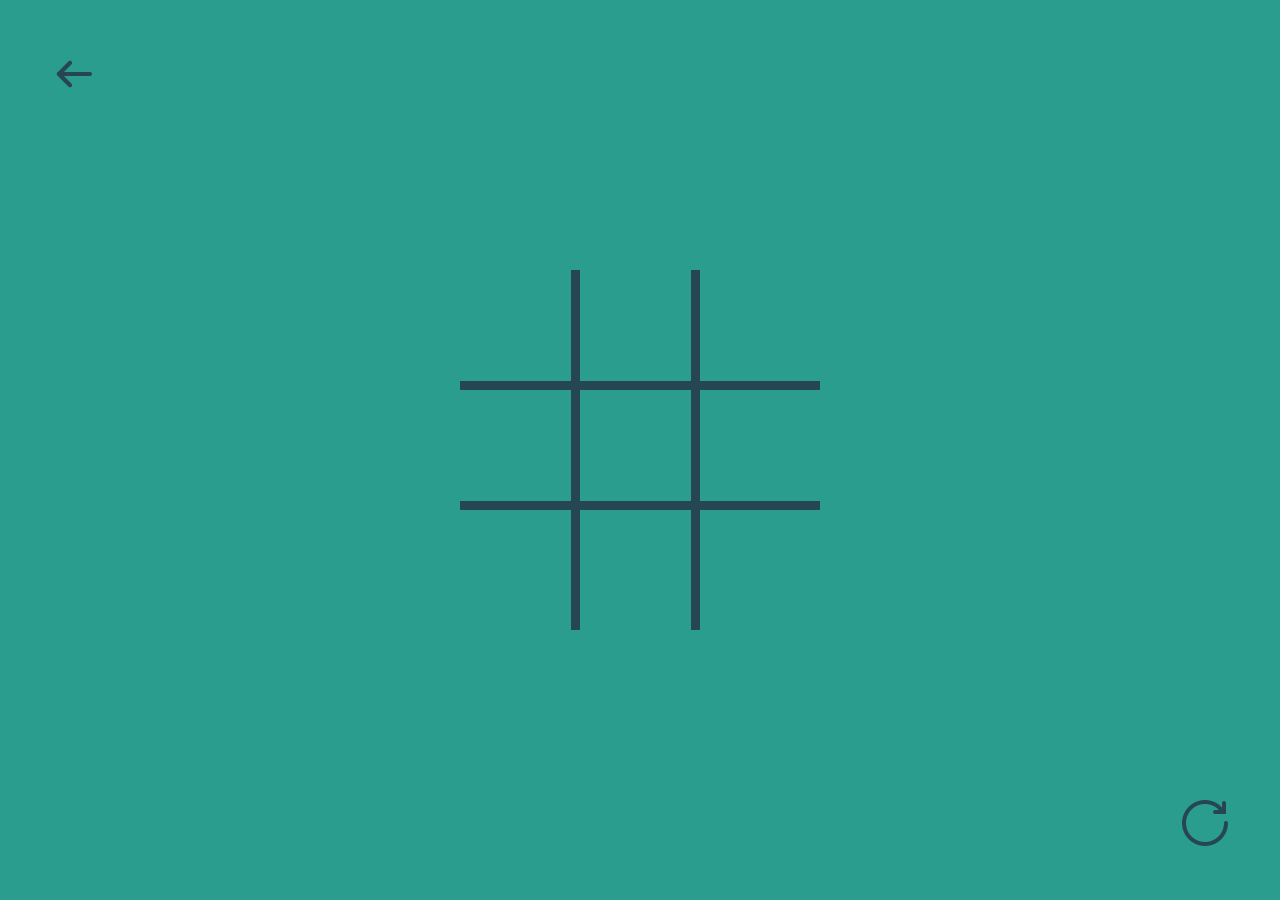
==== game.html @ db50db76 "updates" ====
<!DOCTYPE html>
<html lang="pt-BR">

<head>
    <meta charset="UTF-8">
    <meta http-equiv="X-UA-Compatible" content="IE=edge">
    <!-- CSS -->
    <link rel="stylesheet" href="./assets/css/main.css">
    <link rel="stylesheet" href="./assets/css/game.css">
    <!-- JS -->
    <script defer src="./assets/js/game.js"></script>
    <script defer src="./assets/js/interface.js"></script>
    <!-- Google Fonts -->
    <link rel="preconnect" href="https://fonts.googleapis.com">
    <link rel="preconnect" href="https://fonts.gstatic.com" crossorigin>
    <link href="https://fonts.googleapis.com/css2?family=Permanent+Marker&family=Roboto&display=swap" rel="stylesheet">
    <!-- Favicon -->
    <link rel="icon" href="./assets/img/icons8-tic-tac-toe-40.png">
    <!-- Page title -->
    <title>Jogo da Velha</title>
</head>

<body>
    <div id="cointainer">

        <div id="back">
            <a href="./index.html"><img src="./assets/img/icons8-left-48.png" alt="Recomeçar novamente" title="Recomeçar novamente"></a>
        </div>

        <main class="board x">
            <div id="0" class="cell"></div>
            <div id="1" class="cell"></div>
            <div id="2" class="cell"></div>
            <div id="3" class="cell"></div>
            <div id="4" class="cell"></div>
            <div id="5" class="cell"></div>
            <div id="6" class="cell"></div>
            <div id="7" class="cell"></div>
            <div id="8" class="cell"></div>
        </main>

        <div id="reset">
            <a><img src="./assets/img/icons8-reset-50.png" alt="Recomeçar novamente" title="Recomeçar novamente"></a>
        </div>
    </div>
</body>

</html>
---- assets/css/main.css ----
* {
    margin: 0;
    padding: 0;
    box-sizing: border-box;
}

:root {
    font-size: 62.5%;
    --hover: #56b2a7;
    --dark-green: #264653;
    --green: #2a9d8f;
    --white: #f8f9fa;
    --cell-size: 12rem;
    --symbol-size: calc(var(--cell-size) * 0.9);
}

body {
    display: flex;
    background: var(--green);
    width: 100vw;
    height: 100vh;
    align-items: center;
    justify-content: center;
}

.content {
    position: relative;
    display: flex;
    flex-direction: column;
    justify-content: center;
    align-items: center;
    width: 100%;
}

#title {
    color: var(--white);
    font-family: 'Permanent Marker', cursive;
    font-size: 8rem;
    font-weight: 700;
}

header {
    display: flex;
    margin: 3rem 0 7rem 0;
}

button {
    appearance: none;
    border: none;
    cursor: pointer;
}

#play {
    position: absolute;
    height: 4.5rem;
    width: 12rem;
    cursor: pointer;
    color: var(--white);
    border: .4rem solid var(--hover);
    background: var(--dark-green);
    font: 700 2rem 'Roboto', sans;
    transition: ease-in-out;
    transform: translateY(190%);
    transition: filter .2s;
    transition: .2s ease-in
}

#play:hover {
    height: 4.7rem;
    width: 12.8rem;
    transition: ease-in-out;
    filter: brightness(1.2);
}
---- assets/css/game.css ----
/* reset button */

#reset {
    position: absolute;
    right: 5rem;
    bottom: 5rem;
}

#back {
    position: absolute;
    left: 5rem;
    top: 5rem;
}

#container {
    display: flex;
    justify-content: center;
    align-items: center;
    position: relative;
}

a {
    cursor: pointer;
}

.board {
    display: grid;
    grid-template-columns: repeat(3, auto);
    justify-content: center;
}

.cell {
    position: relative;
    display: flex;
    height: var(--cell-size);
    width: var(--cell-size);
    border: .9rem solid var(--dark-green);
    font: 400 var(--symbol-size) 'Roboto', sans-serif;
    color: var(--white);
    justify-content: center;
    align-items: center;
    cursor: pointer;
}

.cell:nth-child(-n + 9) {
    border-top: none;
    border-left: none;
}

.cell:nth-child(n + 7) {
    border-bottom: none;
}

.cell:nth-child(3n +3) {
    border-right: none;
}

.cell.x::after,
.cell.x::before,
.cell.o::before,
.cell.o::after {
    background-color: var(--white);
}

.board.o .cell:not(.x):not(.o):hover::before,
.board.x .cell:not(.x):not(.o):hover::before,
.board.x .cell:not(.x):not(.o):hover::after {
    background-color: var(--hover);
}

.board.x .cell:not(.x):not(.o):hover::before,
.board.x .cell:not(.x):not(.o):hover::after,
.cell.x::after,
.cell.x::before {
    position: absolute;
    content: "";
    width: calc(var(--symbol-size) * 0.2);
    height: var(--symbol-size);
}

.board.x .cell:not(.x):not(.o):hover::before,
.cell.x::after {
    transform: rotate(45deg);
}

.board.x .cell:not(.x):not(.o):hover::after,
.cell.x::before {
    transform: rotate(-45deg);
}

.board.o .cell:not(.x):not(.o):hover::before,
.board.o .cell:not(.x):not(.o):hover::after,
.cell.o::after,
.cell.o::before {
    position: absolute;
    content: "";
    width: var(--symbol-size);
    height: var(--symbol-size);
    border-radius: 50%;
}

.board.o .cell:not(.x):not(.o):hover::before,
.cell.o::before {
    width: calc(var(--symbol-size) * 0.9);
    height: calc(var(--symbol-size) * 0.9);
}

.board.o .cell:not(.x):not(.o):hover::after,
.cell.o::after {
    width: calc(var(--symbol-size) * 0.5);
    height: calc(var(--symbol-size) * 0.5);
    background-color: var(--green);
}

.cell.x,
.cell.o {
    cursor: not-allowed;
}
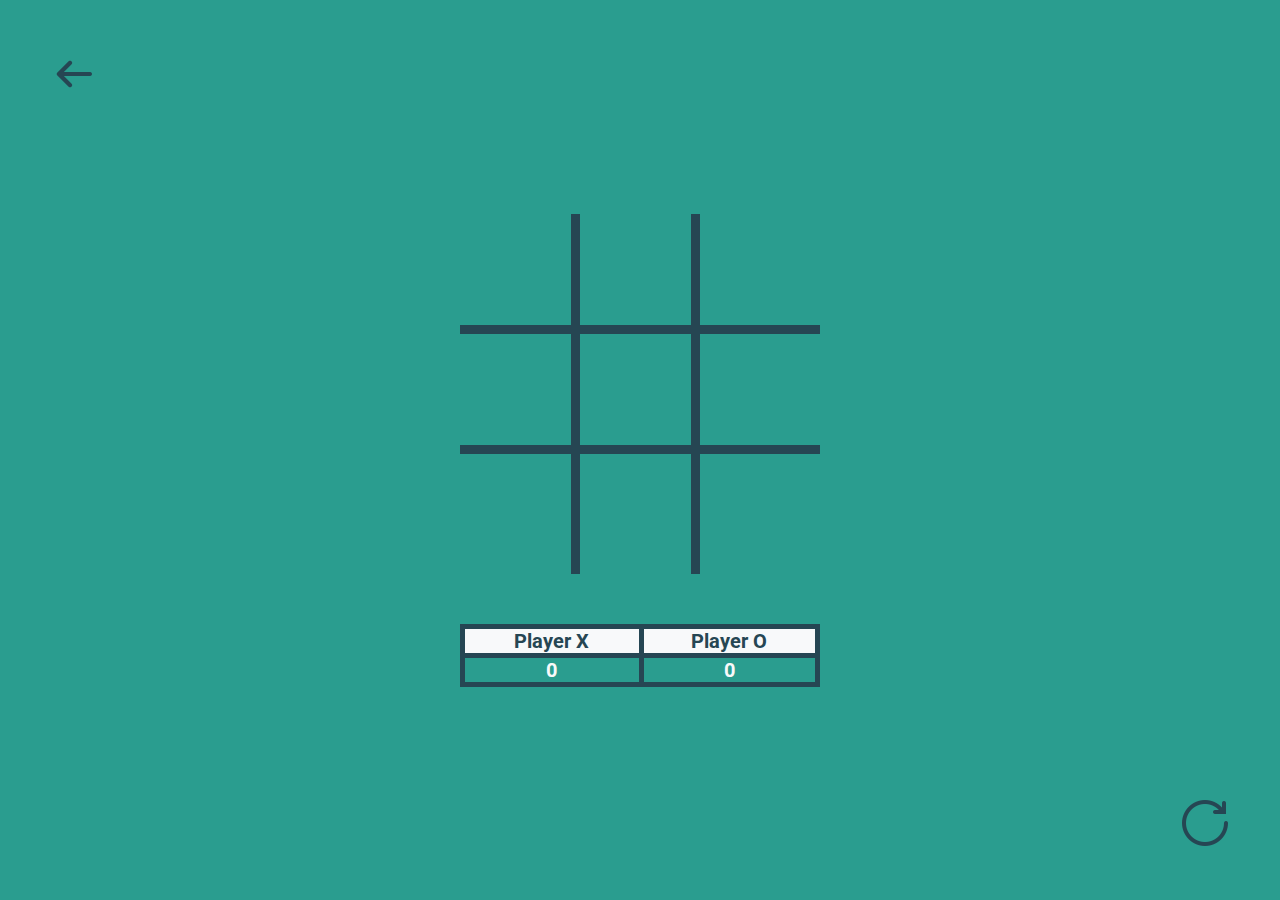
==== commit edf0ed25: "add score board" ====
--- a/game.html
+++ b/game.html
@@ -22,11 +22,13 @@
 
 <body>
     <div id="cointainer">
-
+        <!-- Game Over sound effect -->
+        <audio id="gameover" src="./assets/songs/GameOverSound.ogg"></audio>
+        <!-- Back button -->
         <div id="back">
             <a href="./index.html"><img src="./assets/img/icons8-left-48.png" alt="Recomeçar novamente" title="Recomeçar novamente"></a>
         </div>
-
+        <!-- Board game -->
         <main class="board x">
             <div id="0" class="cell"></div>
             <div id="1" class="cell"></div>
@@ -38,7 +40,20 @@
             <div id="7" class="cell"></div>
             <div id="8" class="cell"></div>
         </main>
-
+        <!-- Score board -->
+        <section>
+            <div class="score">
+                <div class="player__name">
+                    <div>Player X</div>
+                    <div>Player O</div>
+                </div>
+                <div class="player__score">
+                    <span id="player-x-score">0</span>
+                    <span id="player-o-score">0</span>
+                </div>
+            </div>
+        </section>
+        <!-- Reset game button -->
         <div id="reset">
             <a><img src="./assets/img/icons8-reset-50.png" alt="Recomeçar novamente" title="Recomeçar novamente"></a>
         </div>
--- a/assets/css/main.css
+++ b/assets/css/main.css
@@ -14,13 +14,9 @@
     --symbol-size: calc(var(--cell-size) * 0.9);
 }
 
-body {
-    display: flex;
-    background: var(--green);
-    width: 100vw;
-    height: 100vh;
-    align-items: center;
-    justify-content: center;
+::selection,
+::-moz-selection {
+    background: transparent;
 }
 
 .content {
@@ -29,7 +25,9 @@
     flex-direction: column;
     justify-content: center;
     align-items: center;
-    width: 100%;
+    background: var(--green);
+    width: 100vw;
+    height: 100vh;
 }
 
 #title {
@@ -70,4 +68,75 @@
     width: 12.8rem;
     transition: ease-in-out;
     filter: brightness(1.2);
+}
+
+#volume {
+    position: absolute;
+    top: 5rem;
+    right: 5rem;
+    cursor: pointer;
+}
+
+#volume img {
+    width: 3.2rem;
+    height: 3.2rem;
+}
+
+.menu-modal {
+    position: relative;
+    visibility: hidden;
+    opacity: 0;
+}
+
+.menu-modal.active {
+    position: fixed;
+    display: flex;
+    flex-direction: column;
+    justify-content: center;
+    align-items: center;
+    width: 100%;
+    height: 100%;
+    visibility: visible;
+    opacity: 1;
+    background: rgba(35, 35, 35, 0.9);
+}
+
+.menu-modal.active>div {
+    margin: 1rem 0 1rem 0;
+    padding: 2.5rem;
+    background: var(--white);
+    text-align: center;
+    width: 80%;
+    font: 700 2.5rem 'Roboto', sans;
+    color: var(--dark-green);
+    transition: ease-in .1s;
+    cursor: pointer;
+}
+
+.menu-modal.active>div:hover {
+    border: .5rem solid var(--white);
+    background: var(--white);
+    color: var(--green);
+}
+
+.menu-modal.active span {
+    position: absolute;
+    display: flex;
+    justify-content: center;
+    align-items: center;
+    background: var(--white);
+    color: var(--dark-green);
+    width: 4.5rem;
+    height: 4.5rem;
+    border-radius: .7rem;
+    font: 700 3.4rem 'Roboto', sans;
+    top: 4rem;
+    right: 4rem;
+    cursor: pointer;
+    transition: ease-in .1s;
+}
+
+.menu-modal.active span:hover {
+    color: var(--green);
+    filter: brightness(1.2);
 }--- a/assets/css/game.css
+++ b/assets/css/game.css
@@ -1,4 +1,13 @@
 /* reset button */
+
+body {
+    display: flex;
+    justify-content: center;
+    align-items: center;
+    background: var(--green);
+    width: 100vw;
+    height: 100vh;
+}
 
 #reset {
     position: absolute;
@@ -14,6 +23,8 @@
 
 #container {
     display: flex;
+    flex-direction: row;
+    flex-wrap: wrap;
     justify-content: center;
     align-items: center;
     position: relative;
@@ -22,6 +33,9 @@
 a {
     cursor: pointer;
 }
+
+
+/* Board game */
 
 .board {
     display: grid;
@@ -115,4 +129,57 @@
 .cell.x,
 .cell.o {
     cursor: not-allowed;
+}
+
+
+/* Score board */
+
+section {
+    display: grid;
+    grid-template-rows: repeat(2, auto);
+    font: 700 2rem 'Roboto', sans;
+    ;
+}
+
+section>div {
+    margin-top: 5rem;
+    border: .5rem solid var(--dark-green);
+}
+
+.player__name {
+    display: flex;
+    flex-wrap: nowrap;
+    justify-content: center;
+    align-items: center;
+    width: 100%;
+    border-bottom: .5rem solid var(--dark-green);
+    background: var(--white);
+    color: var(--dark-green);
+}
+
+.player__name>div:last-child {
+    border-left: .5rem solid var(--dark-green);
+}
+
+.player__name>div {
+    width: 100%;
+    text-align: center;
+}
+
+.player__score {
+    display: flex;
+    flex-wrap: nowrap;
+    justify-content: center;
+    align-items: center;
+    width: 100%;
+    color: var(--white);
+}
+
+.player__score>span:last-child {
+    border-left: .5rem solid var(--dark-green);
+}
+
+.player__score>span {
+    width: 100%;
+    text-align: center;
 }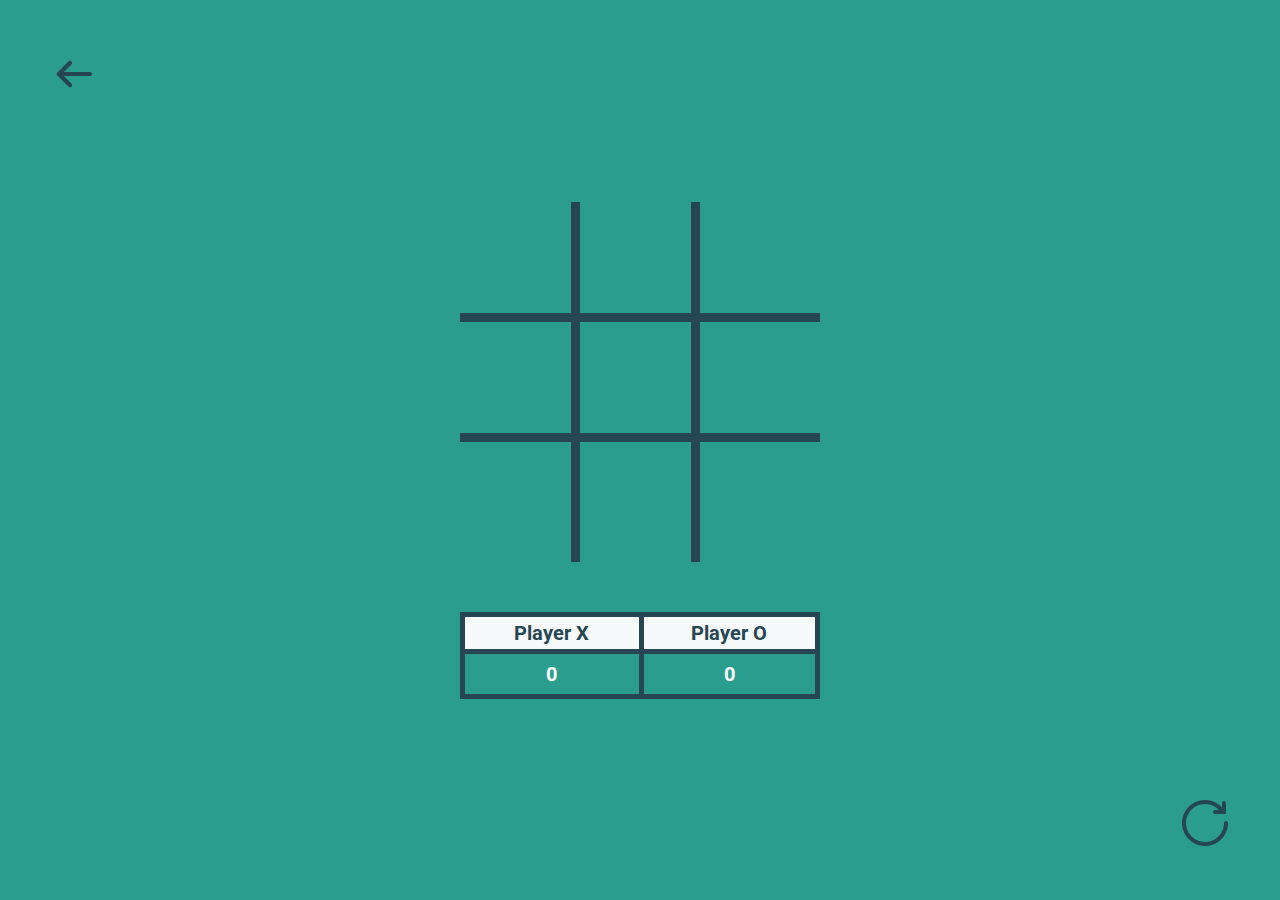
==== commit 56551ada: "challenge done" ====
--- a/game.html
+++ b/game.html
@@ -4,6 +4,7 @@
 <head>
     <meta charset="UTF-8">
     <meta http-equiv="X-UA-Compatible" content="IE=edge">
+    <meta name="viewport" content="width=device-width,initial-scale=1.0">
     <!-- CSS -->
     <link rel="stylesheet" href="./assets/css/main.css">
     <link rel="stylesheet" href="./assets/css/game.css">
--- a/assets/css/main.css
+++ b/assets/css/main.css
@@ -12,6 +12,7 @@
     --white: #f8f9fa;
     --cell-size: 12rem;
     --symbol-size: calc(var(--cell-size) * 0.9);
+    background: var(--green);
 }
 
 ::selection,
@@ -28,18 +29,19 @@
     background: var(--green);
     width: 100vw;
     height: 100vh;
+    min-width: 400px;
 }
 
 #title {
     color: var(--white);
     font-family: 'Permanent Marker', cursive;
-    font-size: 8rem;
+    font-size: clamp(7.5vh, 8rem, 12vh);
     font-weight: 700;
 }
 
 header {
-    display: flex;
-    margin: 3rem 0 7rem 0;
+    width: 100%;
+    text-align: center;
 }
 
 button {
@@ -98,7 +100,7 @@
     height: 100%;
     visibility: visible;
     opacity: 1;
-    background: rgba(35, 35, 35, 0.9);
+    background: var(--green);
 }
 
 .menu-modal.active>div {
@@ -139,4 +141,47 @@
 .menu-modal.active span:hover {
     color: var(--green);
     filter: brightness(1.2);
+}
+
+@media screen and (max-width: 768px) {
+    #play {
+        height: 5rem;
+        width: 13.3rem;
+    }
+    #play:hover {
+        height: 5.2rem;
+        width: 13.9rem;
+    }
+    .content {
+        width: 100vw;
+        height: 100vh;
+    }
+}
+
+@media screen and (max-width: 576px) {
+    #play {
+        margin-top: 11rem;
+    }
+    .content {
+        width: 100vw;
+        height: 100vh;
+    }
+}
+
+@media screen and (max-width: 480px) {
+    #play {
+        height: 7rem;
+        width: 18.7rem;
+    }
+    #play:hover {
+        height: 7.2rem;
+        width: 19.2rem;
+    }
+    /* body {
+        height: 100vh;
+    } */
+    .content {
+        width: 100vw;
+        height: 100vh;
+    }
 }--- a/assets/css/game.css
+++ b/assets/css/game.css
@@ -7,6 +7,7 @@
     background: var(--green);
     width: 100vw;
     height: 100vh;
+    min-width: 400px;
 }
 
 #reset {
@@ -28,6 +29,7 @@
     justify-content: center;
     align-items: center;
     position: relative;
+    width: 100%;
 }
 
 a {
@@ -164,6 +166,7 @@
 .player__name>div {
     width: 100%;
     text-align: center;
+    padding: .4rem 0 .4rem 0;
 }
 
 .player__score {
@@ -182,4 +185,30 @@
 .player__score>span {
     width: 100%;
     text-align: center;
+    padding: .8rem 0 .8rem 0;
+}
+
+@media screen and (max-width: 768px) {
+    body {
+        padding-top: 5rem;
+    }
+    #reset {
+        position: absolute;
+        right: .5rem;
+        top: 3rem;
+    }
+    #reset img {
+        width: 3.5rem;
+    }
+    #back {
+        position: absolute;
+        left: 3.2rem;
+        top: 2.5rem;
+    }
+    #back img {
+        width: 4.6rem;
+    }
+    .cell {
+        cursor: auto;
+    }
 }